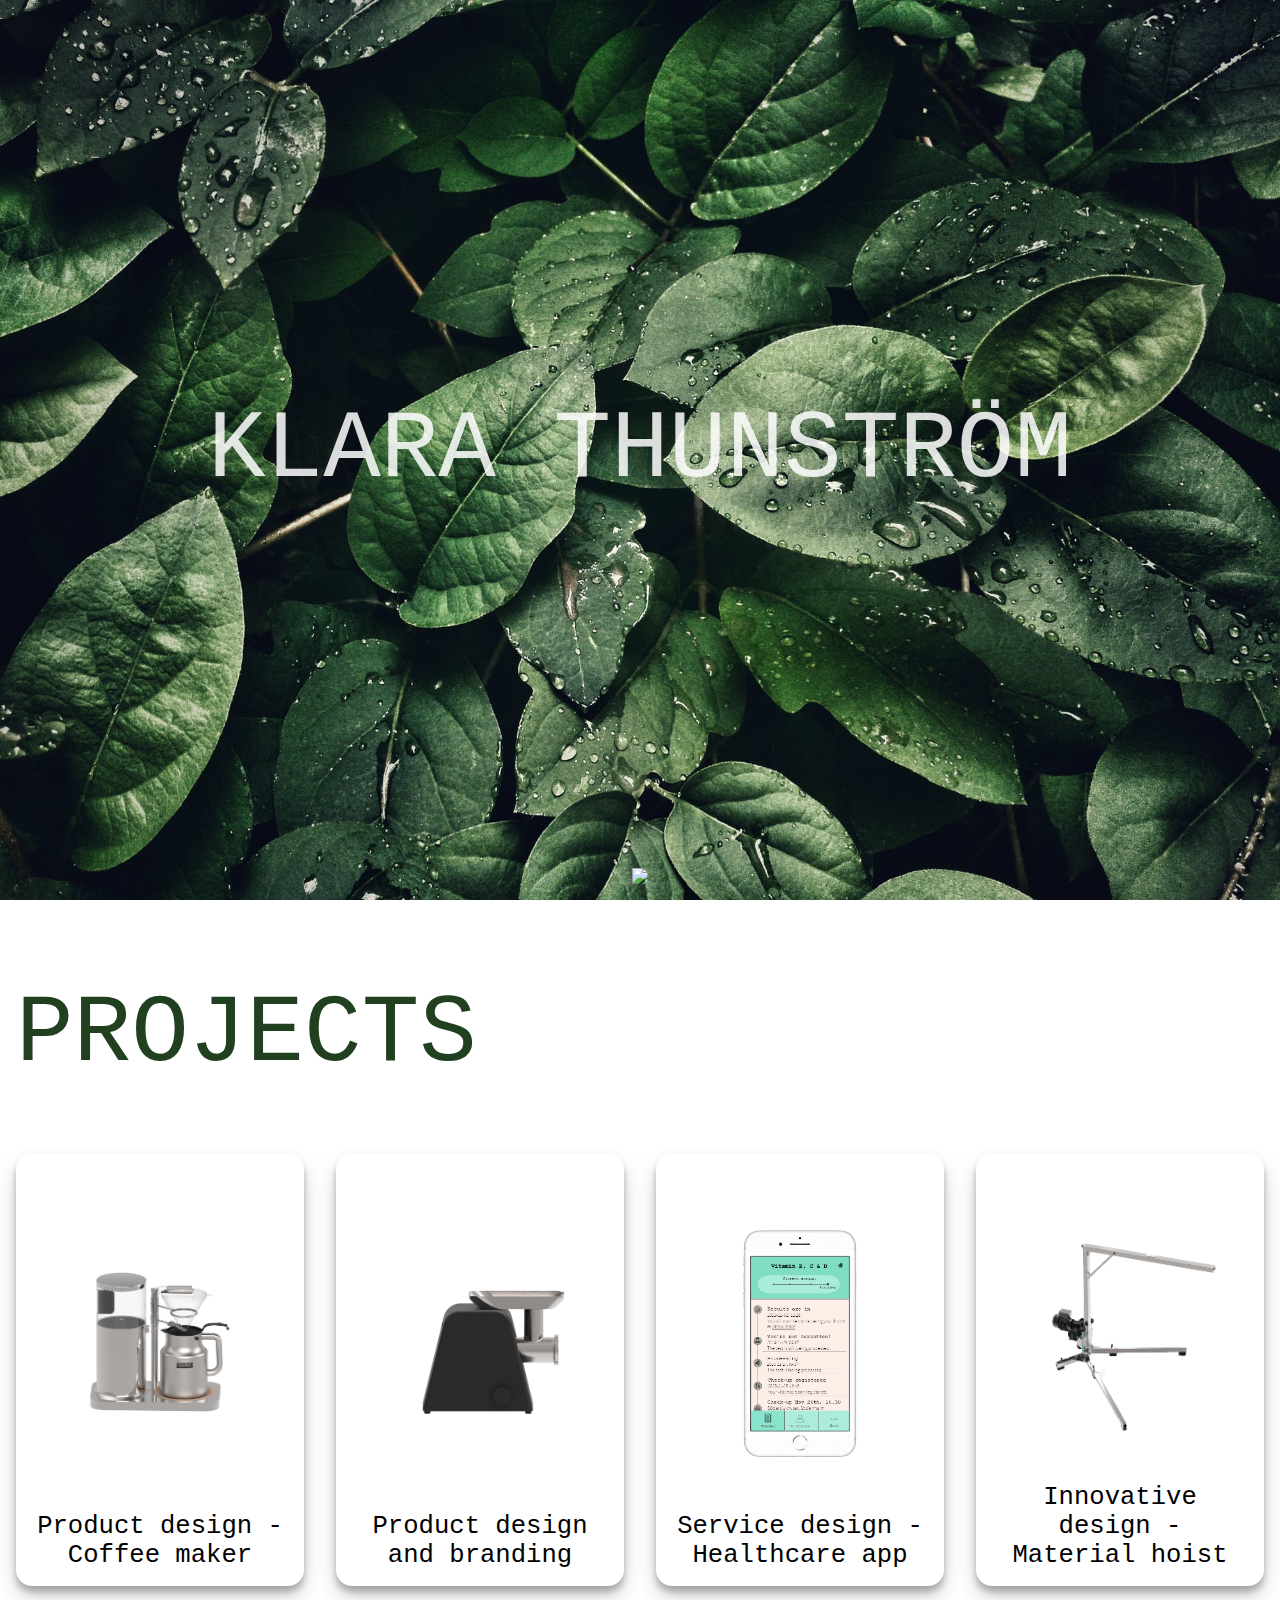
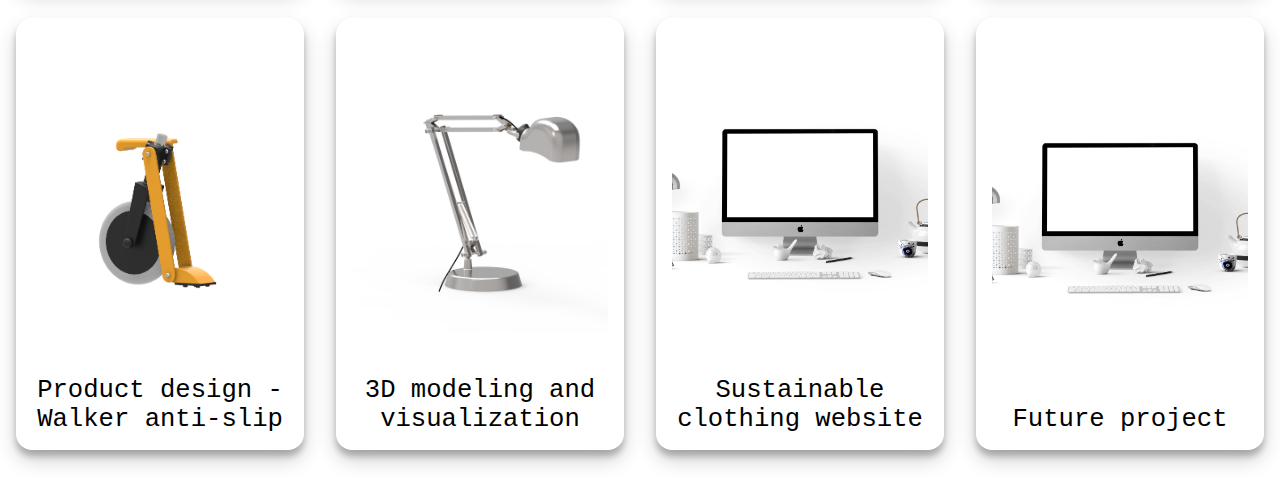
==== index.htm @ 925e77a1 "Update index.htm" ====
<!DOCTYPE html>
<html>
  <head>
    <meta name="viewport" content="width=device-width, initial-scale=1" />
    <link rel="stylesheet" type="text/css" href="style.css" />
    <meta charset="utf-8" />
    <title>Klara Thunström - Portfolio</title>
  </head>

  <body>
    <article class="splash-screen">
      <h1>Klara Thunström</h1>
      <a href="#article1" class="down-arrow">
        <img src="images/arrow_down.png" />
      </a>
    </article>
    <article id="article1">
      <h1>Projects</h1>
      <ul class="projects-list">
        <li>
          <a href="projects/coffee-maker.htm">
            <img src="images/group-design.png" />
            <h3>Product design - Coffee maker</h3>
          </a>
        </li>
        <li>
          <a href="projects/branding.htm">
            <img src="images/mincer-branding.png" />
            <h3>Product design and branding</h3>
          </a>
        </li>
        <li>
          <a href="projects/healthcare.htm">
            <img src="images/Appen.png" />
            <h3>Service design - Healthcare app</h3>
          </a>
        </li>
        <li>
          <a href="projects/innovative-design.htm">
            <img src="images/material-hoist.png" />
            <h3>Innovative design - Material hoist</h3>
          </a>
        </li>
        <li>
          <a href="projects/anti-slip.htm">
            <img src="images/anti-slip-walker.png" />
            <h3>Product design - Walker anti-slip</h3>
          </a>
        </li>
        <li>
          <a href="projects/3d-modeling.htm">
            <img src="images/desktop-lamp.png" />
            <h3>3D modeling and visualization</h3>
          </a>
        </li>
        <li>
          <a href="projects/future-project.htm">
            <img src="images/future-projects.png" />
            <h3>Sustainable clothing website</h3>
          </a>
        </li>
        <li>
          <a href="projects/future-project.htm">
            <img src="images/future-projects.png" />
            <h3>Future project</h3>
          </a>
        </li>
      </ul>
    </article>
  </body>
</html>
---- style.css ----
body {
    margin: 0 0 1rem 0;
}

article:not(.splash-screen, .project) {
    padding: 1rem;
}

h1,
h2,
h3,
p {
    font-family: "Courier New", Courier, monospace;
    font-weight: lighter;
}

h1 {
    font-size: 6rem;
    text-transform: uppercase;
    color: rgb(33, 64, 32);
}

h3 {
    font-size: 1.6rem;
}

.splash-screen {
    background-image: url("images/pexels-photo-807598.jpeg");
    background-repeat: no-repeat;
    background-size: cover;

    display: flex;
    justify-content: center;
    align-items: center;
    height: 100vh;
    width: 100vw;
}

.splash-screen h1 {
    color: white;
    opacity: 0.85;
    text-align: center;
}

.splash-screen .down-arrow {
    position: absolute;
    bottom: 1rem;
    left: 0;
    right: 0;
    display: flex;
    justify-content: center;
}

.projects-list {
    padding: 0;
    margin: 0;
    list-style: none;
    display: grid;
    grid-template-columns: repeat(4, 1fr);
    grid-gap: 2rem;
}

.projects-list li {
    height: 400px;
    display: flex;
    flex-direction: column;
    box-shadow: 0 10px 20px rgba(0, 0, 0, 0.19), 0 6px 6px rgba(0, 0, 0, 0.23);
    padding: 1rem;
    border-radius: 1rem;
}

.projects-list li a {
    display: flex;
    flex-direction: column;
    text-decoration: none;
    color: unset;
    height: 100%;
}

.projects-list li a img {
    max-width: 100%;
    max-height: 300px;
    margin: auto 0;
}

.projects-list li a h3 {
    margin: 0;
    text-align: center;
}

.project {
    border: 3px solid rgba(33, 64, 32, 0.15);
    border-radius: 25px;
    margin: 30px 60px;
    padding: 30px 50px;
}

.project-back-arrow {
    position: absolute;
    left: 0;
    top: 50px;
    width: 60px;
}

.project h1 {
    text-align: center;
    text-transform: none;
    margin: 0;
}

.project-content {
    display: flex;
}

.project-image {
    border: 1px dashed rgba(0, 0, 0, 0.37);
    border-radius: 25px;
    width: 100%;
}

.project-image img {
    border: 0px solid black;
    border-radius: 25px;
    width: 100%;
}

.project-text {
    display: flex;
    align-items: center;
    width: 100%;
    justify-content: flex-end;
    margin-left: 30px;
}

.project-text p {
    text-align: right;
}

@media screen and (max-width: 799px) {
    .project-back {
        display: none;
    }

    .project {
        padding: 10px;
        margin: 10px;
    }

    .project-content {
        flex-direction: column;
    }

    .project-text {
        margin-left: unset;
    }
}

@media screen and (max-width: 600px) {
    .projects-list {
        grid-template-columns: 1fr;
    }

    h1 {
        font-size: 3rem;
    }

    .splash-screen .down-arrow img {
        width: 2rem;
        height: 100%;
    }
}
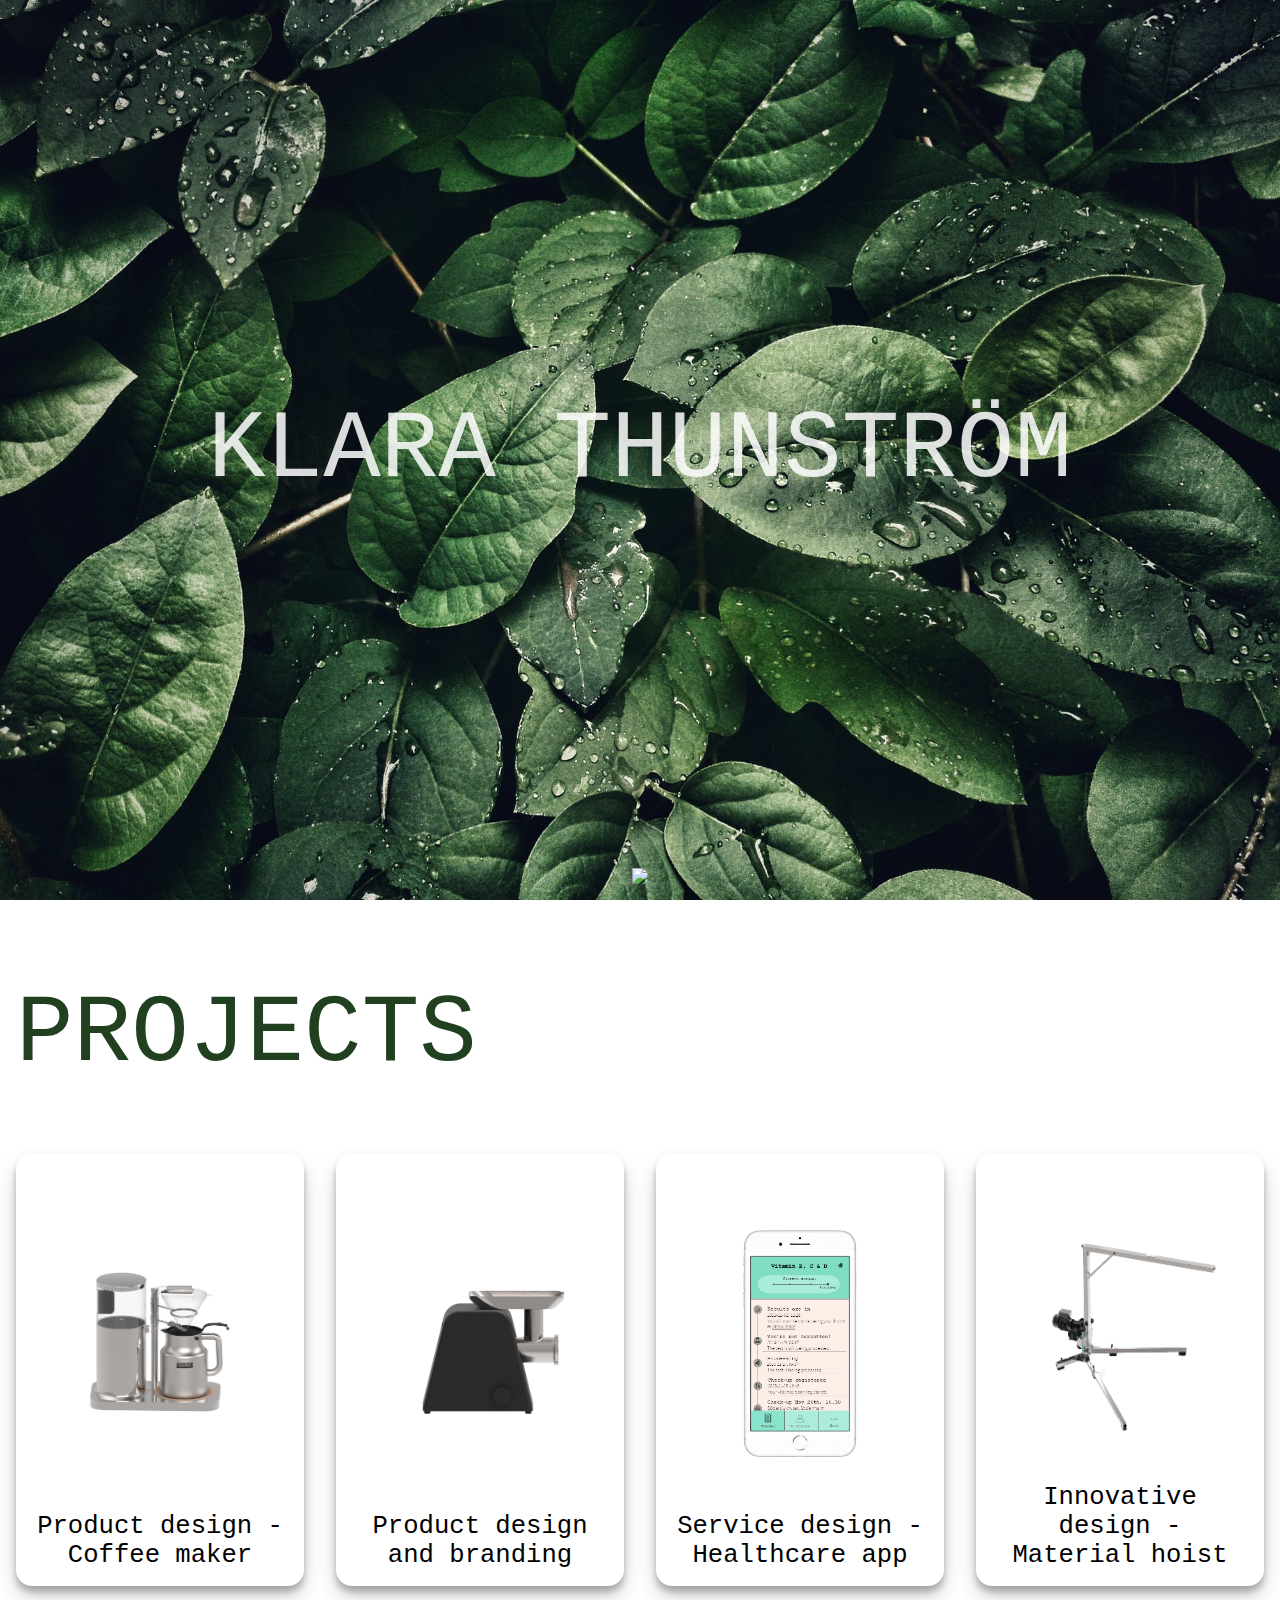
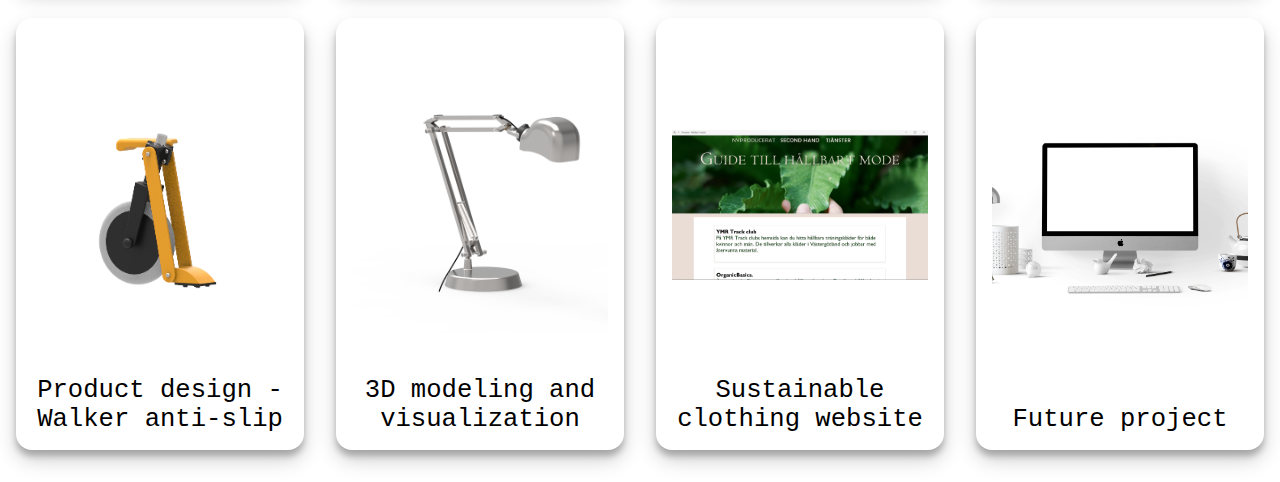
==== commit 9cd6f7e4: "Update index.htm" ====
--- a/index.htm
+++ b/index.htm
@@ -54,8 +54,8 @@
           </a>
         </li>
         <li>
-          <a href="projects/future-project.htm">
-            <img src="images/future-projects.png" />
+          <a href="projects/sustainable-clothing.htm">
+            <img src="images/Hallbartmode.PNG" />
             <h3>Sustainable clothing website</h3>
           </a>
         </li>
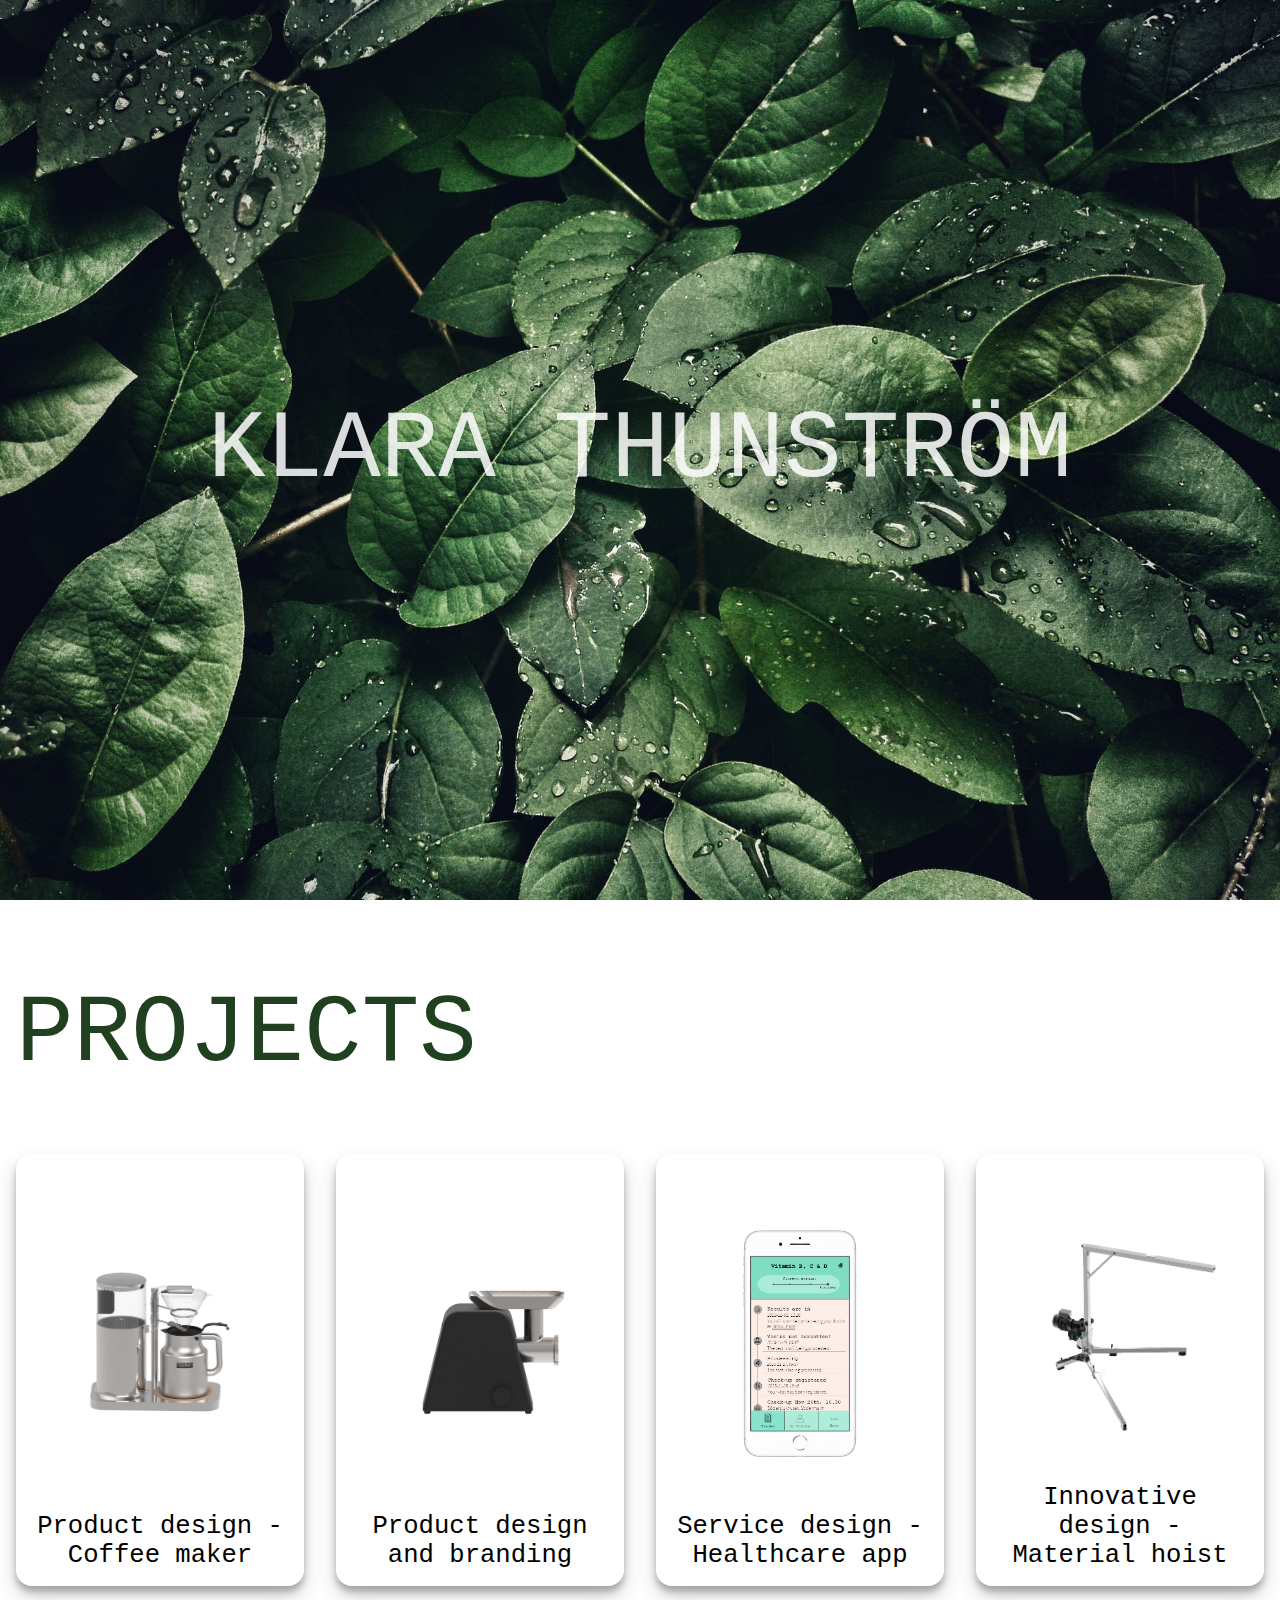
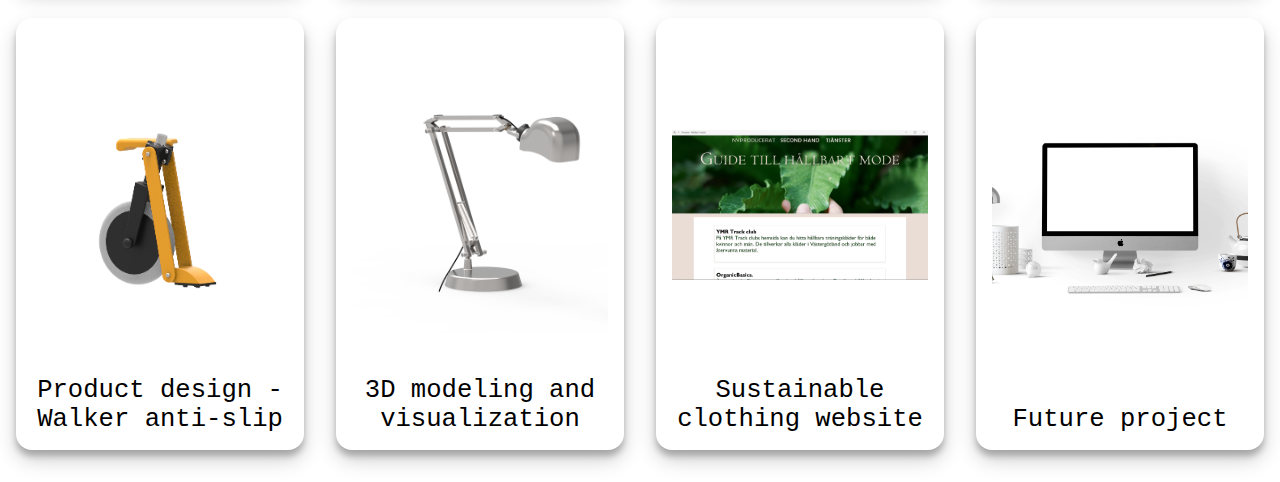
==== commit 0d9e83ba: "Update index.htm" ====
--- a/index.htm
+++ b/index.htm
@@ -10,9 +10,6 @@
   <body>
     <article class="splash-screen">
       <h1>Klara Thunström</h1>
-      <a href="#article1" class="down-arrow">
-        <img src="images/arrow_down.png" />
-      </a>
     </article>
     <article id="article1">
       <h1>Projects</h1>
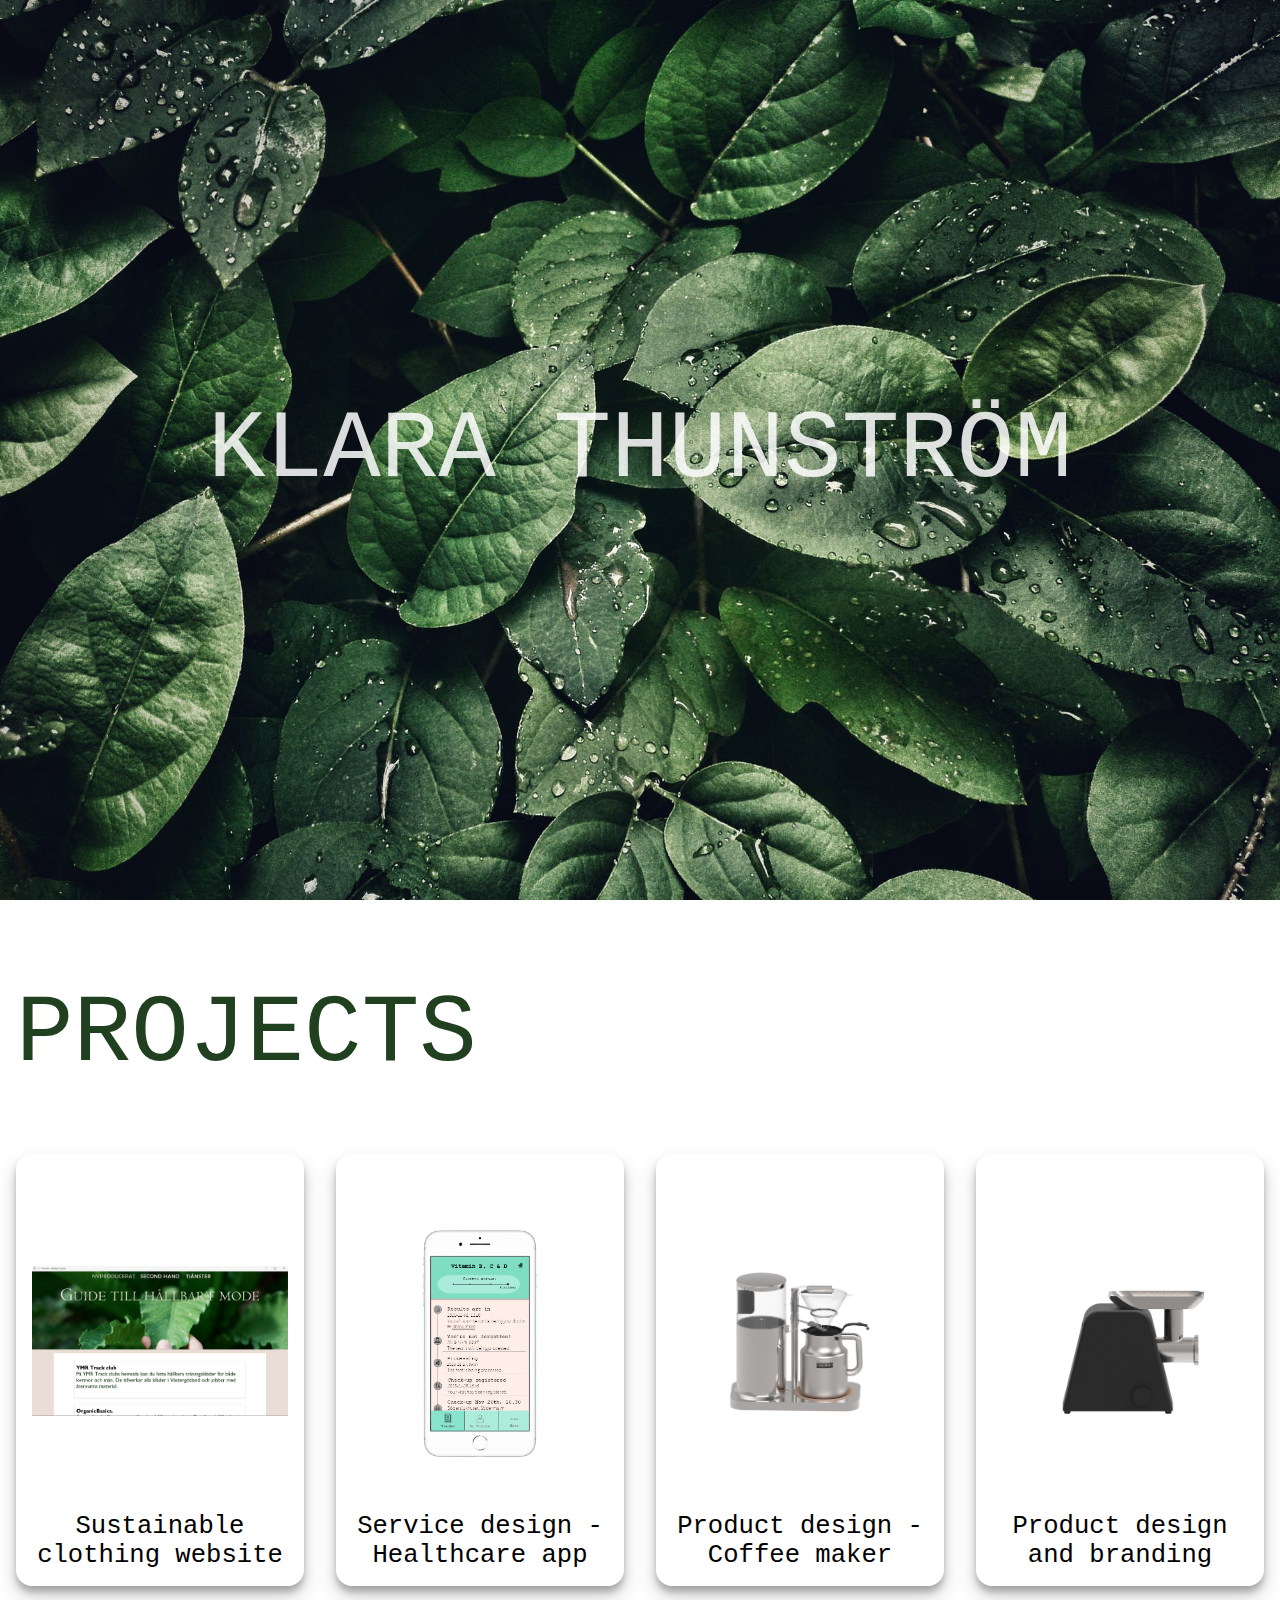
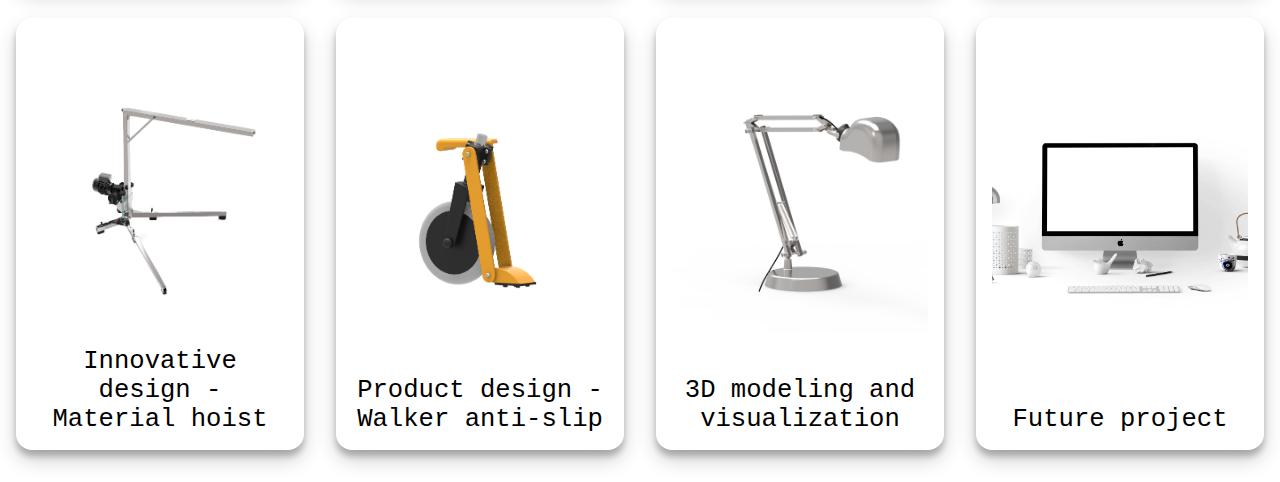
==== commit ef550752: "Bytt plats på projekt och tagit bort pilar" ====
--- a/index.htm
+++ b/index.htm
@@ -15,6 +15,18 @@
       <h1>Projects</h1>
       <ul class="projects-list">
         <li>
+          <a href="projects/sustainable-clothing.htm">
+            <img src="images/Hallbartmode.PNG" />
+            <h3>Sustainable clothing website</h3>
+          </a>
+        </li>
+        <li>
+          <a href="projects/healthcare.htm">
+            <img src="images/Appen.png" />
+            <h3>Service design - Healthcare app</h3>
+          </a>
+        </li>
+        <li>
           <a href="projects/coffee-maker.htm">
             <img src="images/group-design.png" />
             <h3>Product design - Coffee maker</h3>
@@ -24,12 +36,6 @@
           <a href="projects/branding.htm">
             <img src="images/mincer-branding.png" />
             <h3>Product design and branding</h3>
-          </a>
-        </li>
-        <li>
-          <a href="projects/healthcare.htm">
-            <img src="images/Appen.png" />
-            <h3>Service design - Healthcare app</h3>
           </a>
         </li>
         <li>
@@ -51,12 +57,6 @@
           </a>
         </li>
         <li>
-          <a href="projects/sustainable-clothing.htm">
-            <img src="images/Hallbartmode.PNG" />
-            <h3>Sustainable clothing website</h3>
-          </a>
-        </li>
-        <li>
           <a href="projects/future-project.htm">
             <img src="images/future-projects.png" />
             <h3>Future project</h3>
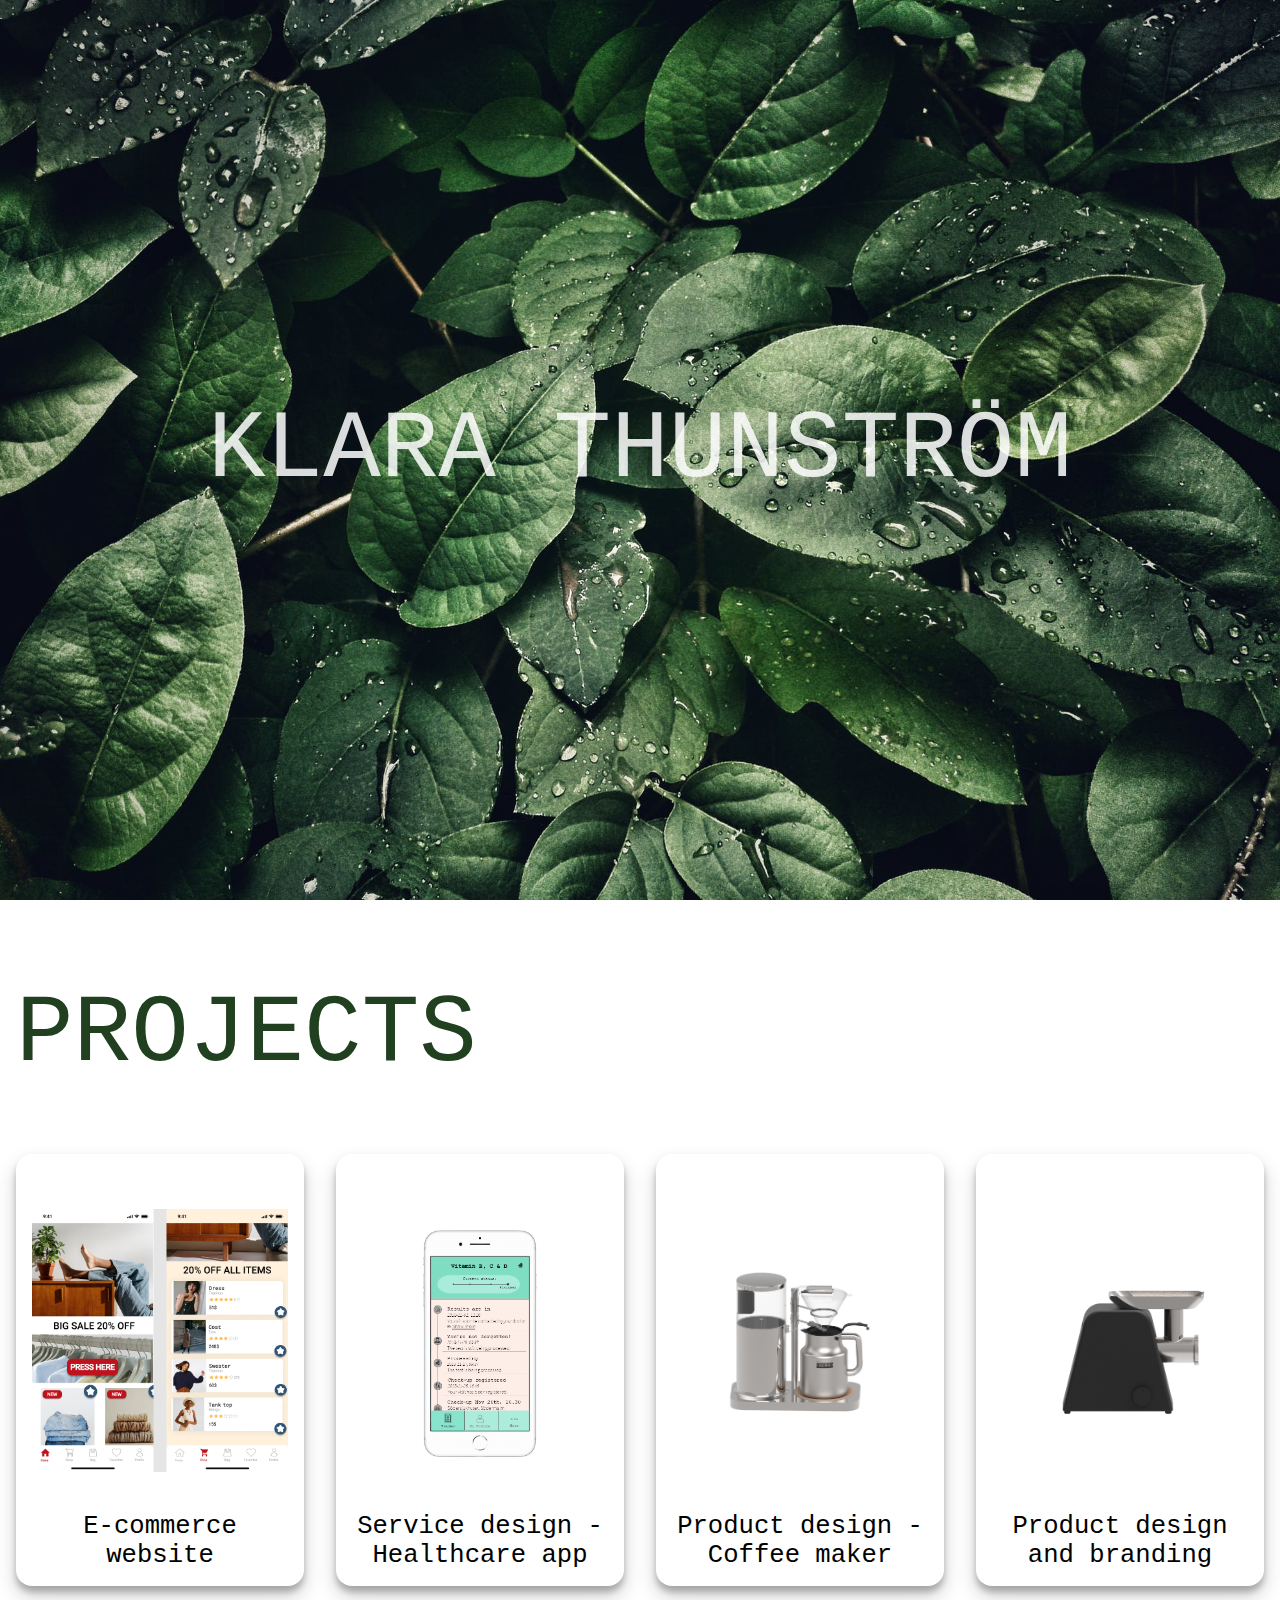
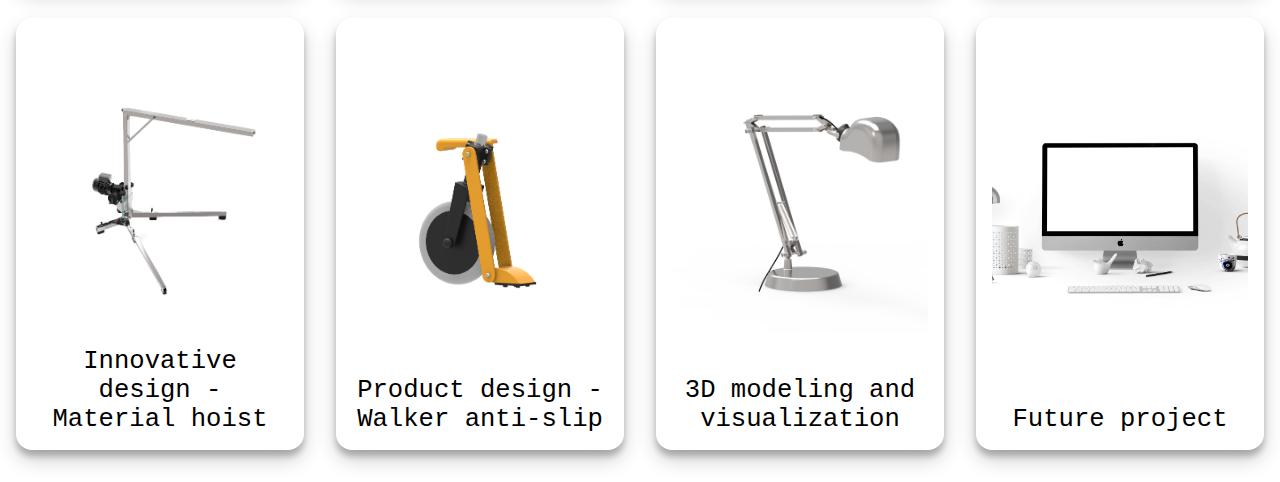
==== commit edb76301: "Adding e-commerce" ====
--- a/index.htm
+++ b/index.htm
@@ -15,9 +15,9 @@
       <h1>Projects</h1>
       <ul class="projects-list">
         <li>
-          <a href="projects/sustainable-clothing.htm">
-            <img src="images/Hallbartmode.PNG" />
-            <h3>Sustainable clothing website</h3>
+          <a href="projects/E-commerce project.htm">
+            <img src="images/E-commerce.png" />
+            <h3>E-commerce website</h3>
           </a>
         </li>
         <li>
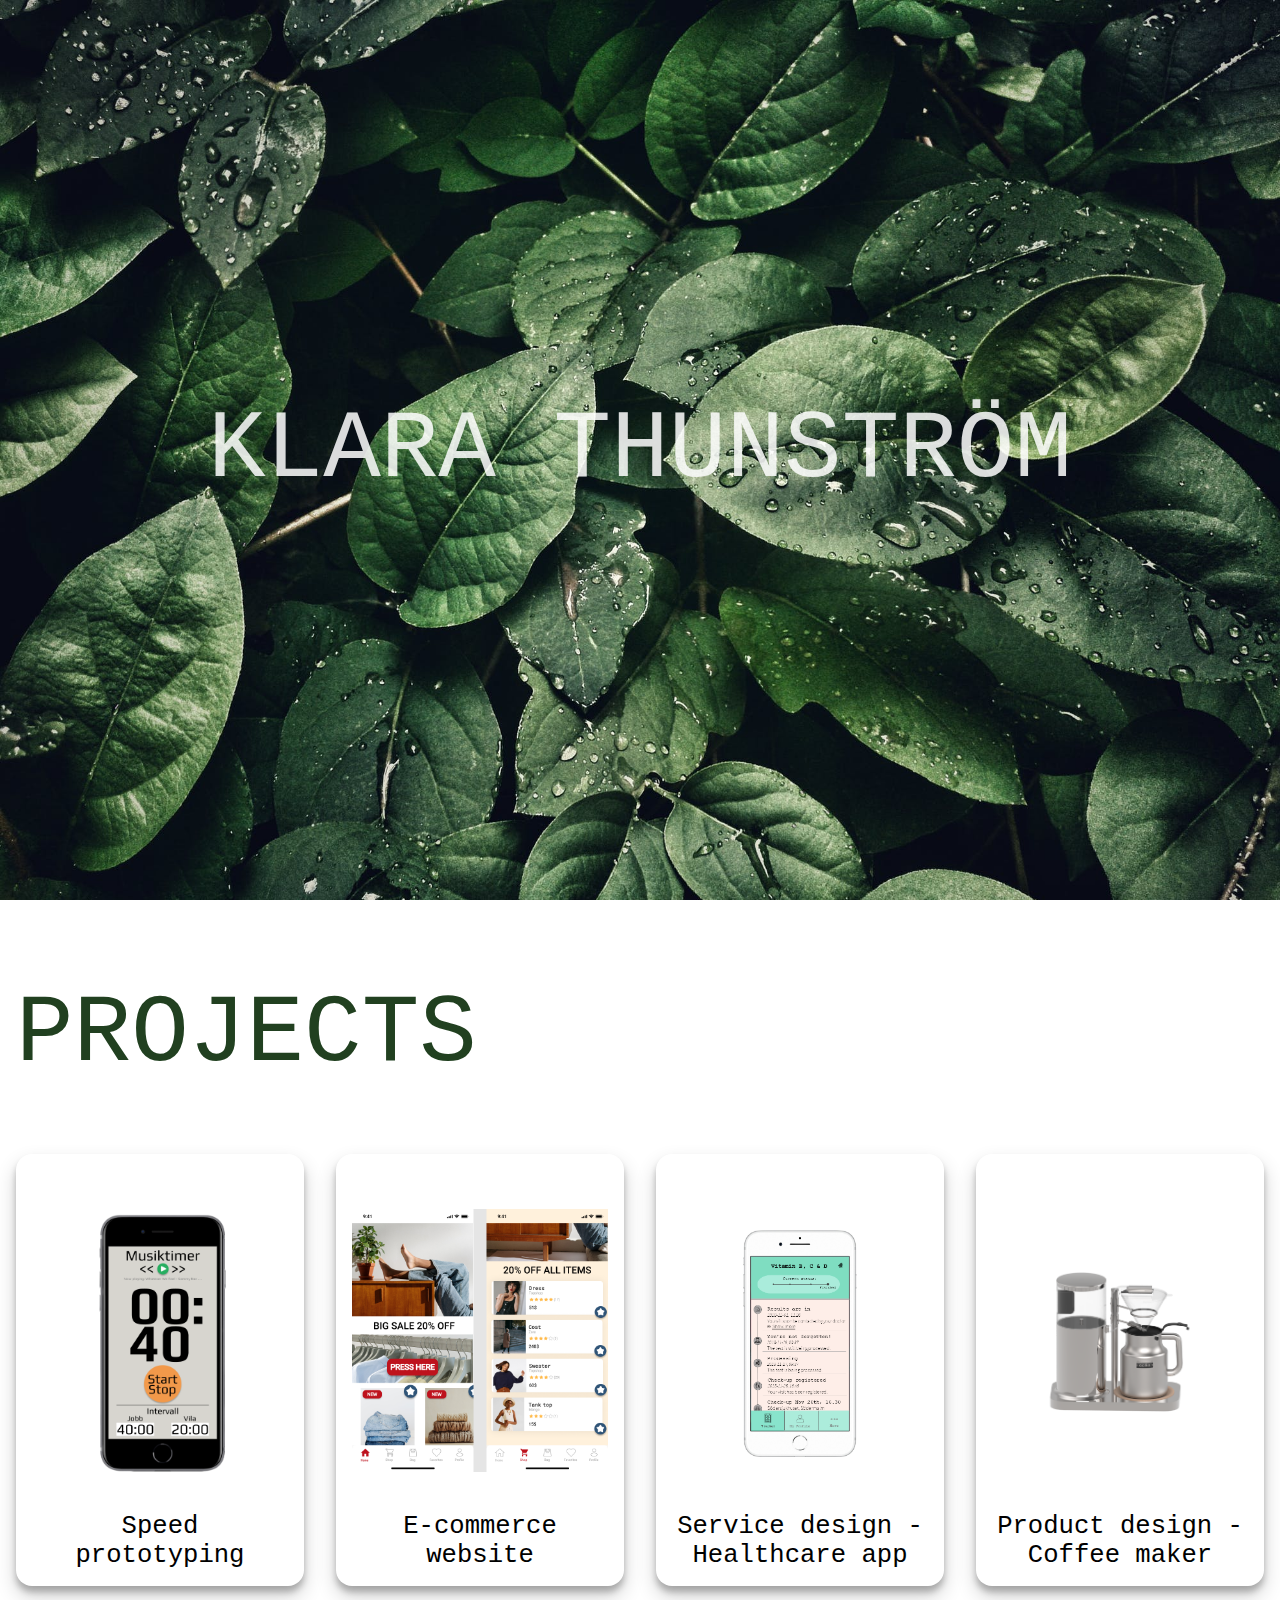
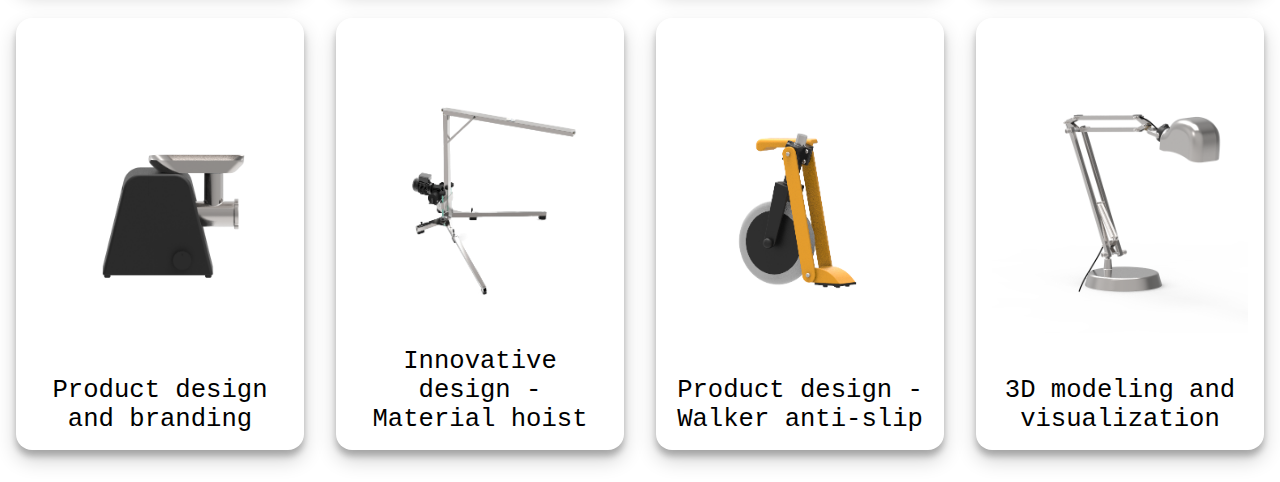
==== commit 376a2bee: "Inlagd musiktimer" ====
--- a/index.htm
+++ b/index.htm
@@ -14,6 +14,12 @@
     <article id="article1">
       <h1>Projects</h1>
       <ul class="projects-list">
+        <li>
+          <a href="projects/speed-prototyping.htm">
+            <img src="images/Musiktimer.PNG" />
+            <h3>Speed prototyping</h3>
+          </a>
+        </li>
         <li>
           <a href="projects/E-commerce project.htm">
             <img src="images/E-commerce.png" />
@@ -56,12 +62,6 @@
             <h3>3D modeling and visualization</h3>
           </a>
         </li>
-        <li>
-          <a href="projects/future-project.htm">
-            <img src="images/future-projects.png" />
-            <h3>Future project</h3>
-          </a>
-        </li>
       </ul>
     </article>
   </body>
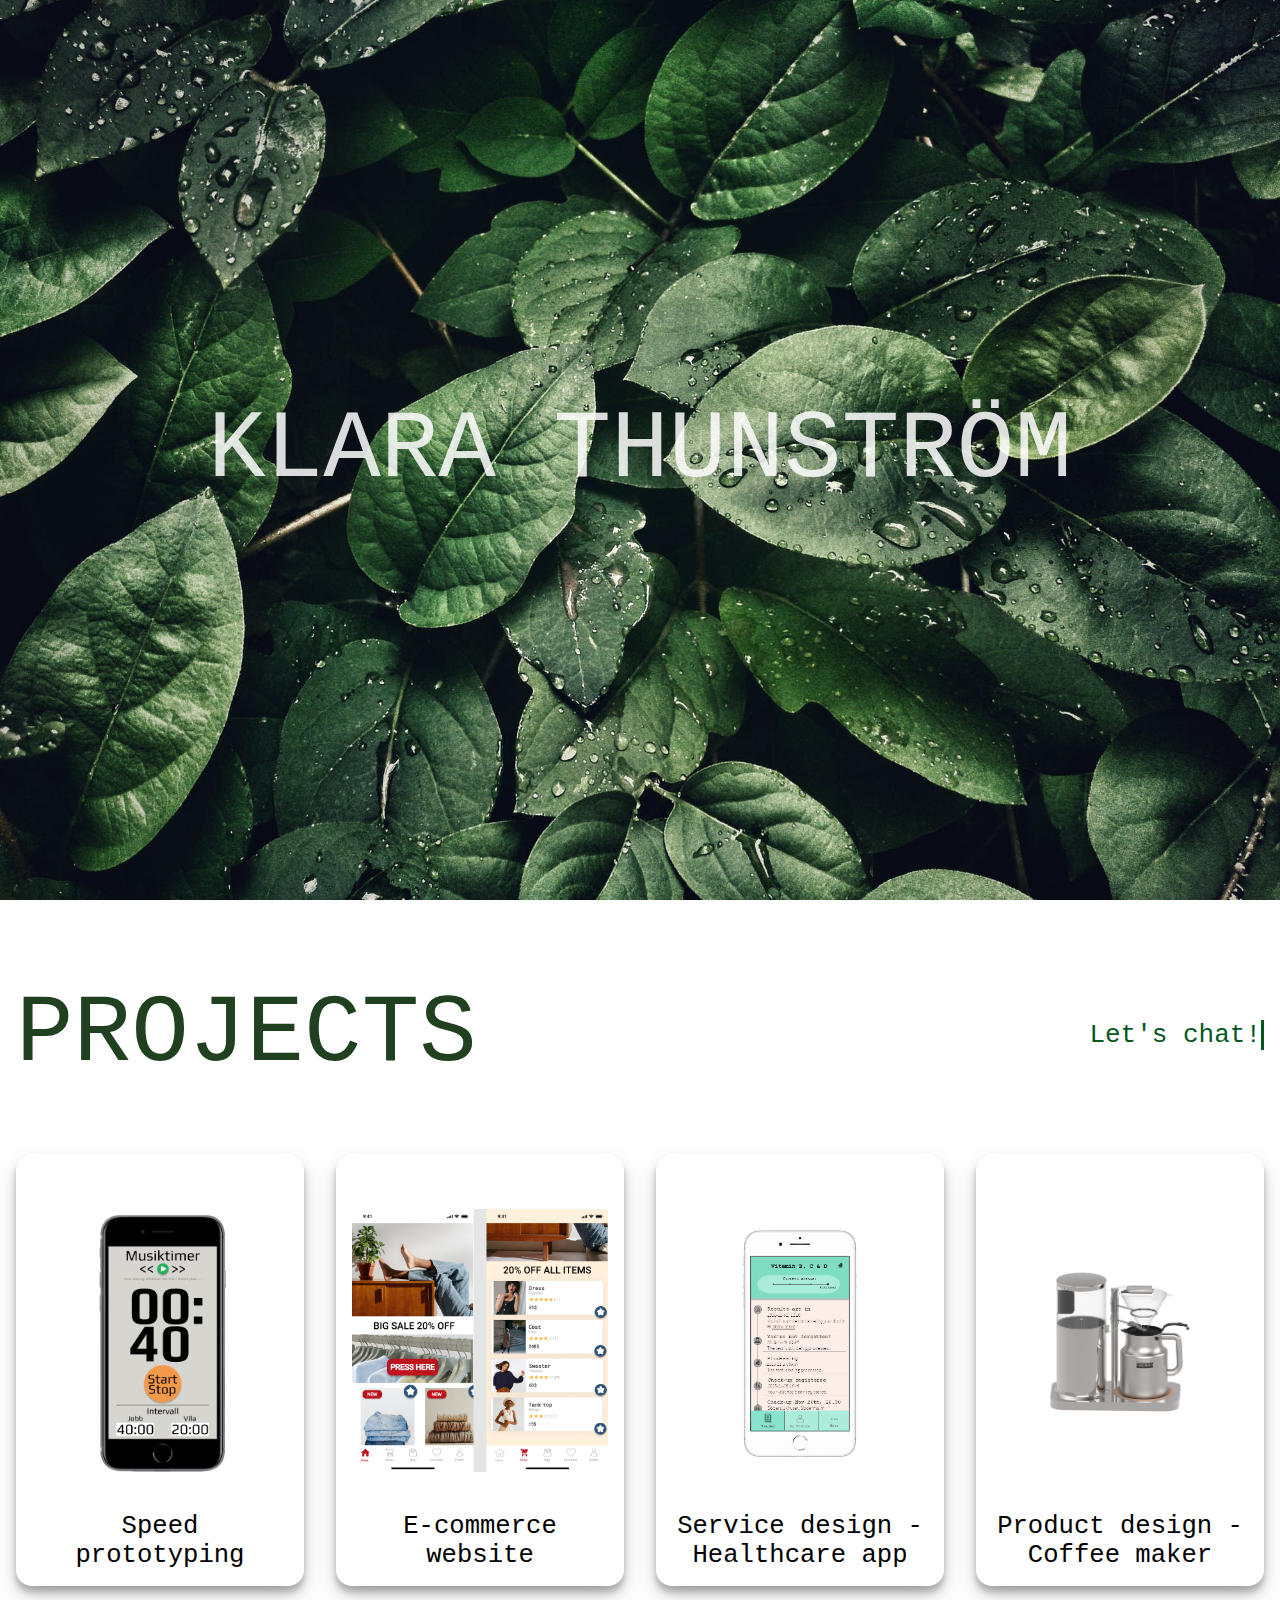
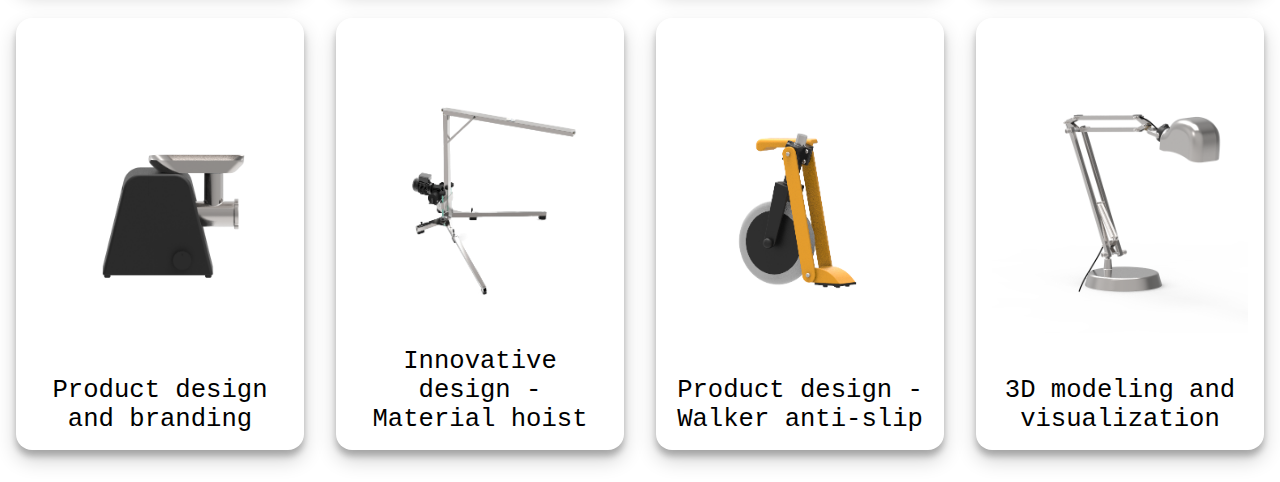
==== commit 0a24eaf0: "Let's chat animation" ====
--- a/index.htm
+++ b/index.htm
@@ -12,7 +12,11 @@
       <h1>Klara Thunström</h1>
     </article>
     <article id="article1">
-      <h1>Projects</h1>
+      <div class="heading-flexbox">
+        <h1>Projects</h1>
+        <div class="letschat-text">Let's chat!</div>
+      </div>
+
       <ul class="projects-list">
         <li>
           <a href="projects/speed-prototyping.htm">
--- a/style.css
+++ b/style.css
@@ -1,171 +1,199 @@
 body {
-    margin: 0 0 1rem 0;
+  margin: 0 0 1rem 0;
 }
 
 article:not(.splash-screen, .project) {
-    padding: 1rem;
+  padding: 1rem;
 }
 
 h1,
 h2,
 h3,
 p {
-    font-family: "Courier New", Courier, monospace;
-    font-weight: lighter;
+  font-family: "Courier New", Courier, monospace;
+  font-weight: lighter;
 }
 
 h1 {
-    font-size: 6rem;
-    text-transform: uppercase;
-    color: rgb(33, 64, 32);
+  font-size: 6rem;
+  text-transform: uppercase;
+  color: rgb(33, 64, 32);
 }
 
 h3 {
-    font-size: 1.6rem;
+  font-size: 1.6rem;
 }
 
 .splash-screen {
-    background-image: url("images/pexels-photo-807598.jpeg");
-    background-repeat: no-repeat;
-    background-size: cover;
+  background-image: url("images/pexels-photo-807598.jpeg");
+  background-repeat: no-repeat;
+  background-size: cover;
 
-    display: flex;
-    justify-content: center;
-    align-items: center;
-    height: 100vh;
-    width: 100vw;
+  display: flex;
+  justify-content: center;
+  align-items: center;
+  height: 100vh;
+  width: 100vw;
 }
 
 .splash-screen h1 {
-    color: white;
-    opacity: 0.85;
-    text-align: center;
+  color: white;
+  opacity: 0.85;
+  text-align: center;
 }
 
 .splash-screen .down-arrow {
-    position: absolute;
-    bottom: 1rem;
-    left: 0;
-    right: 0;
-    display: flex;
-    justify-content: center;
+  position: absolute;
+  bottom: 1rem;
+  left: 0;
+  right: 0;
+  display: flex;
+  justify-content: center;
 }
 
 .projects-list {
-    padding: 0;
-    margin: 0;
-    list-style: none;
-    display: grid;
-    grid-template-columns: repeat(4, 1fr);
-    grid-gap: 2rem;
+  padding: 0;
+  margin: 0;
+  list-style: none;
+  display: grid;
+  grid-template-columns: repeat(4, 1fr);
+  grid-gap: 2rem;
 }
 
 .projects-list li {
-    height: 400px;
-    display: flex;
-    flex-direction: column;
-    box-shadow: 0 10px 20px rgba(0, 0, 0, 0.19), 0 6px 6px rgba(0, 0, 0, 0.23);
-    padding: 1rem;
-    border-radius: 1rem;
+  height: 400px;
+  display: flex;
+  flex-direction: column;
+  box-shadow: 0 10px 20px rgba(0, 0, 0, 0.19), 0 6px 6px rgba(0, 0, 0, 0.23);
+  padding: 1rem;
+  border-radius: 1rem;
 }
 
 .projects-list li a {
-    display: flex;
-    flex-direction: column;
-    text-decoration: none;
-    color: unset;
-    height: 100%;
+  display: flex;
+  flex-direction: column;
+  text-decoration: none;
+  color: unset;
+  height: 100%;
 }
 
 .projects-list li a img {
-    max-width: 100%;
-    max-height: 300px;
-    margin: auto 0;
+  max-width: 100%;
+  max-height: 300px;
+  margin: auto 0;
 }
 
 .projects-list li a h3 {
-    margin: 0;
-    text-align: center;
+  margin: 0;
+  text-align: center;
 }
 
 .project {
-    border: 3px solid rgba(33, 64, 32, 0.15);
-    border-radius: 25px;
-    margin: 30px 60px;
-    padding: 30px 50px;
+  border: 3px solid rgba(33, 64, 32, 0.15);
+  border-radius: 25px;
+  margin: 30px 60px;
+  padding: 30px 50px;
 }
 
 .project-back-arrow {
-    position: absolute;
-    left: 0;
-    top: 50px;
-    width: 60px;
+  position: absolute;
+  left: 0;
+  top: 50px;
+  width: 60px;
 }
 
 .project h1 {
-    text-align: center;
-    text-transform: none;
-    margin: 0;
+  text-align: center;
+  text-transform: none;
+  margin: 0;
 }
 
 .project-content {
-    display: flex;
+  display: flex;
 }
 
 .project-image {
-    border: 1px dashed rgba(0, 0, 0, 0.37);
-    border-radius: 25px;
-    width: 100%;
+  border: 1px dashed rgba(0, 0, 0, 0.37);
+  border-radius: 25px;
+  width: 100%;
 }
 
 .project-image img {
-    border: 0px solid black;
-    border-radius: 25px;
-    width: 100%;
+  border: 0px solid black;
+  border-radius: 25px;
+  width: 100%;
 }
 
 .project-text {
-    display: flex;
-    align-items: center;
-    width: 100%;
-    justify-content: flex-end;
-    margin-left: 30px;
+  display: flex;
+  align-items: center;
+  width: 100%;
+  justify-content: flex-end;
+  margin-left: 30px;
 }
 
 .project-text p {
-    text-align: right;
+  text-align: right;
 }
 
 @media screen and (max-width: 799px) {
-    .project-back {
-        display: none;
-    }
+  .project-back {
+    display: none;
+  }
 
-    .project {
-        padding: 10px;
-        margin: 10px;
-    }
+  .project {
+    padding: 10px;
+    margin: 10px;
+  }
 
-    .project-content {
-        flex-direction: column;
-    }
+  .project-content {
+    flex-direction: column;
+  }
 
-    .project-text {
-        margin-left: unset;
-    }
+  .project-text {
+    margin-left: unset;
+  }
 }
 
 @media screen and (max-width: 600px) {
-    .projects-list {
-        grid-template-columns: 1fr;
-    }
+  .projects-list {
+    grid-template-columns: 1fr;
+  }
 
-    h1 {
-        font-size: 3rem;
-    }
+  h1 {
+    font-size: 3rem;
+  }
 
-    .splash-screen .down-arrow img {
-        width: 2rem;
-        height: 100%;
-    }
+  .splash-screen .down-arrow img {
+    width: 2rem;
+    height: 100%;
+  }
 }
+
+.heading-flexbox {
+  display: flex;
+  justify-content: space-between;
+  align-items: center;
+}
+.letschat-text {
+  font-size: 26px;
+  color: rgb(2, 88, 31);
+  width: 11ch;
+  animation: typing 2s steps(11), blink 0.5s step-end infinite alternate;
+  white-space: nowrap;
+  overflow: hidden;
+  border-right: 3px solid;
+  font-family: monospace;
+}
+
+@keyframes typing {
+  from {
+    width: 0;
+  }
+}
+
+@keyframes blink {
+  50% {
+    border-color: transparent;
+  }
+}
